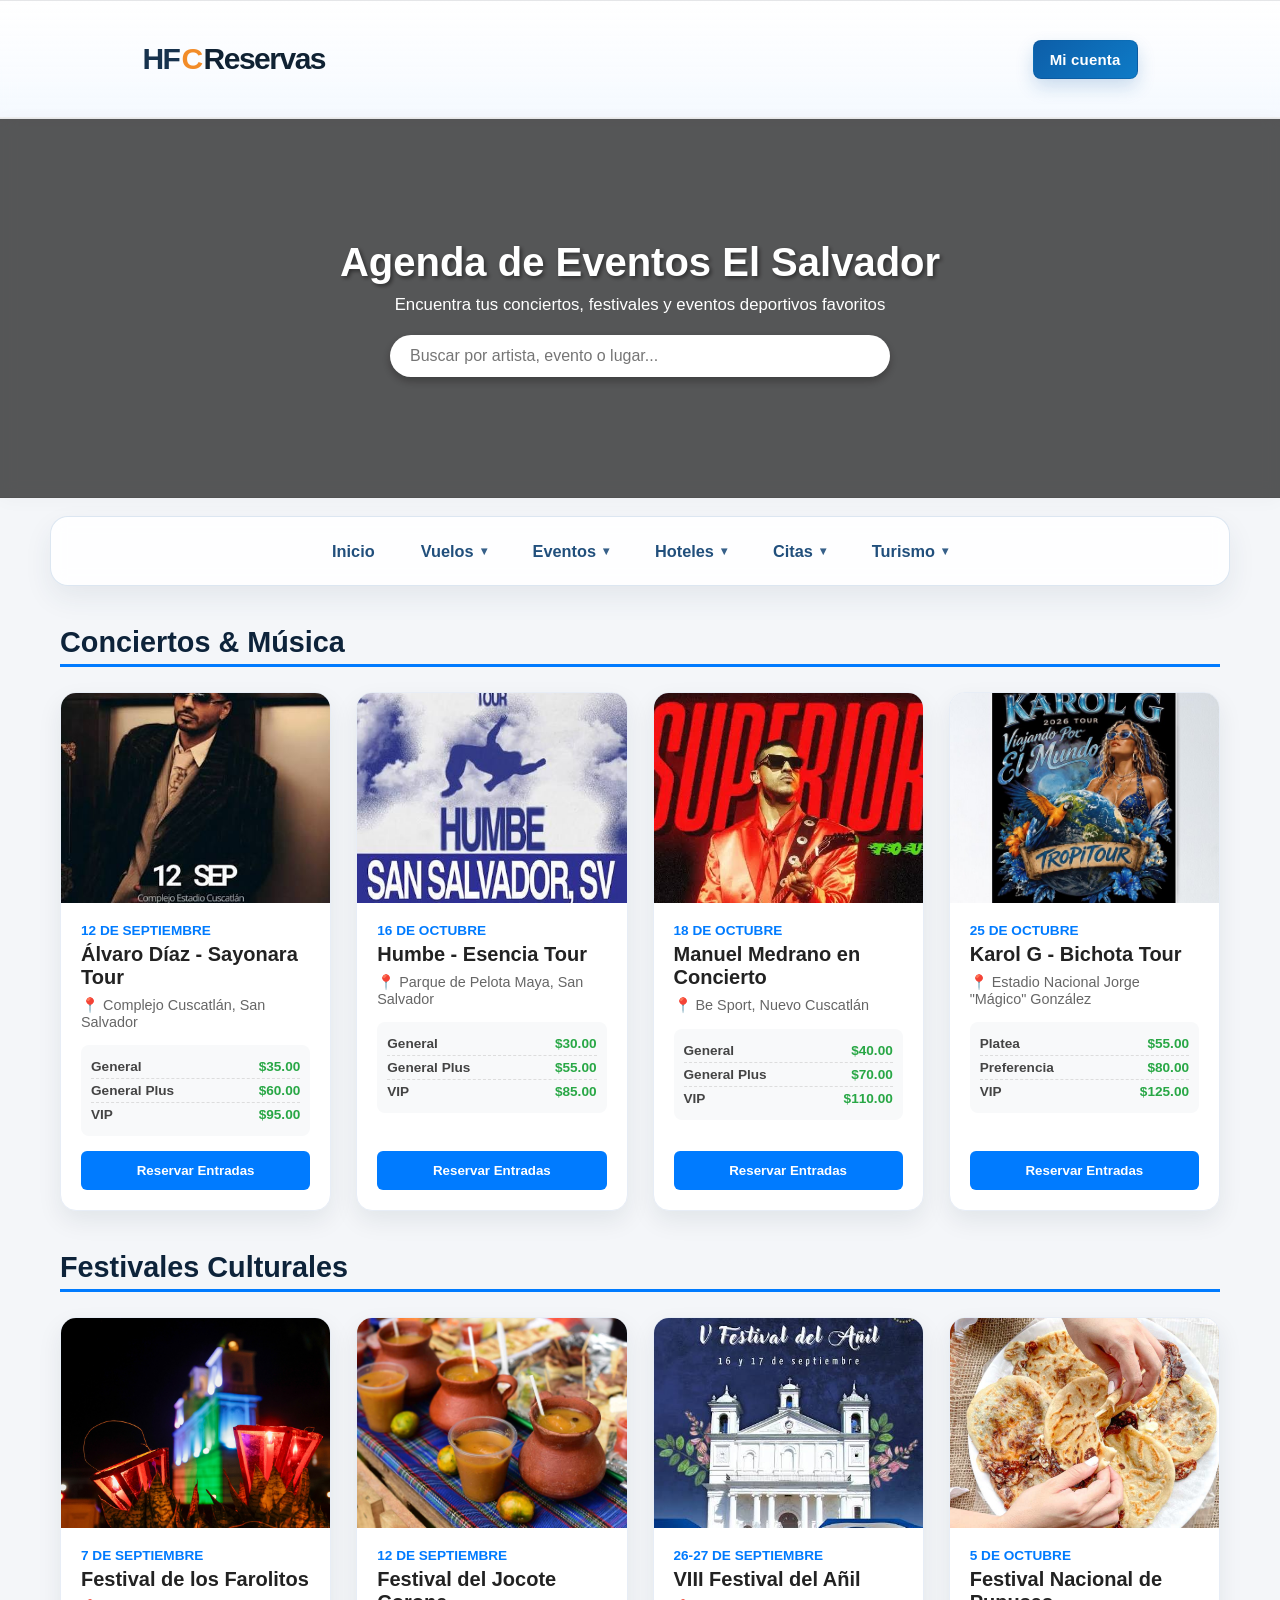
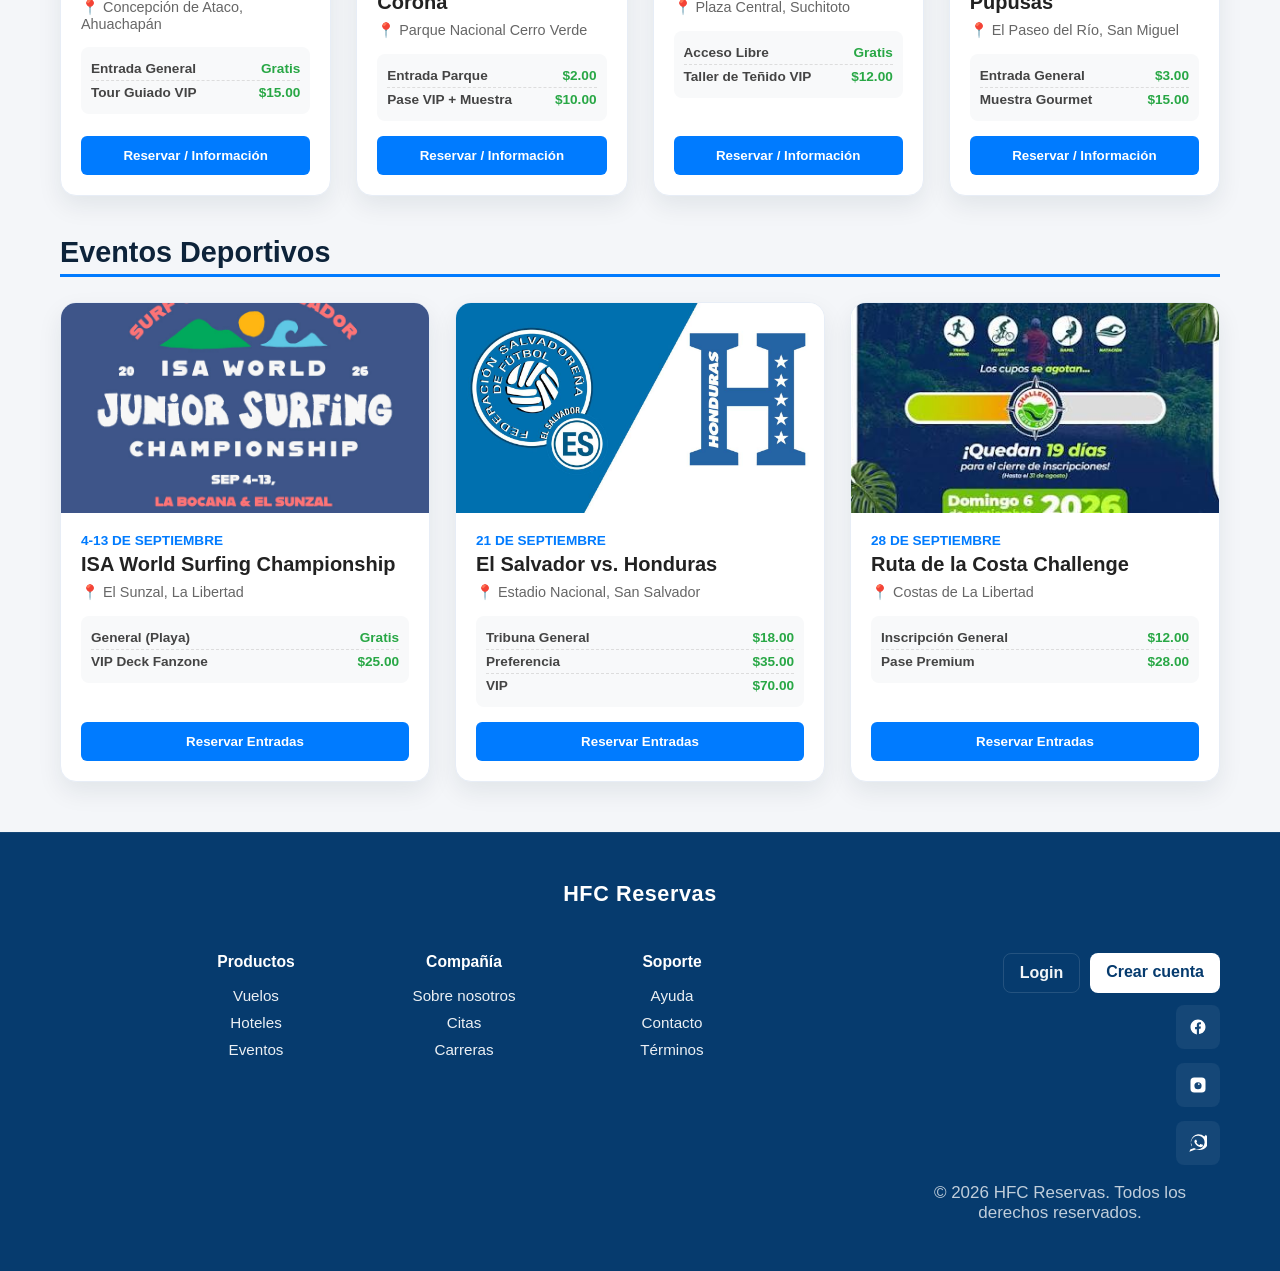
==== eventos.html @ 250f867e "Add files via upload" ====
<!DOCTYPE html>
<html lang="es">
<head>
    <meta charset="UTF-8">
    <meta name="viewport" content="width=device-width, initial-scale=1.0">
    <title>Próximos Eventos en El Salvador</title>
    <link rel="icon" type="image/svg+xml" href="images/logo-favicon.svg">
    <link rel="stylesheet" href="CSS/eventos.css">
</head>
<body>
    <header>
        <div class="nav">
            <div class="nav-row">
                <div class="brand"><span class="brand-hf">HF</span><span class="brand-c">C</span> <span>Reservas</span></div>
                <div class="header-actions">
                    <button class="ai-label" type="button" aria-label="Mi cuenta">
                        <span>Mi cuenta</span>
                    </button>
                </div>
            </div>
        </div>
    </header>

    <header class="events-hero">
        <div class="events-hero-inner">
            <h1>Agenda de Eventos El Salvador</h1>
            <p>Encuentra tus conciertos, festivales y eventos deportivos favoritos</p>
            <div class="search-box">
                <input type="text" id="searchInput" placeholder="Buscar por artista, evento o lugar...">
            </div>
        </div>
    </header>

    <nav class="global-nav" aria-label="Navegación general">
        <a class="global-link" href="Index.html">Inicio</a>

        <div class="nav-item">
            <a class="nav-summary" href="vuelos.html" aria-expanded="false">Vuelos</a>
            <div class="submenu">
                <a href="vuelos.html#buscar">Buscar vuelos</a>
                <a href="vuelos.html#tarifas">Tarifas</a>
                <a href="vuelos.html#destinos">Destinos</a>
            </div>
        </div>

        <div class="nav-item">
            <a class="nav-summary" href="eventos.html" aria-expanded="false">Eventos</a>
            <div class="submenu">
                <a href="#conciertos">Conciertos</a>
                <a href="#culturales">Festivales</a>
                <a href="#deportes">Deportes</a>
            </div>
        </div>

        <div class="nav-item">
            <a class="nav-summary" href="hoteles.html" aria-expanded="false">Hoteles</a>
            <div class="submenu">
                <a href="hoteles.html#hoteles">Hoteles</a>
                <a href="hoteles.html#restaurantes">Restaurantes</a>
            </div>
        </div>

        <div class="nav-item">
            <a class="nav-summary" href="citas.html" aria-expanded="false">Citas</a>
            <div class="submenu">
                <a href="citas.html#agendar">Agendar</a>
                <a href="citas.html#mis-citas">Mis citas</a>
            </div>
        </div>

        <div class="nav-item">
            <a class="nav-summary" href="lugaresturisticos.html" aria-expanded="false">Turismo</a>
            <div class="submenu">
                <a href="lugaresturisticos.html#destinos">Todos</a>
                <a href="lugaresturisticos.html?tipo=playa#destinos">Playas</a>
                <a href="lugaresturisticos.html?tipo=volcan#destinos">Volcanes</a>
                <a href="lugaresturisticos.html?tipo=naturaleza#destinos">Naturaleza</a>
                <a href="lugaresturisticos.html?tipo=cultura#destinos">Cultura</a>
            </div>
        </div>

        <!-- Ayuda eliminado por petición -->
    </nav>

    <main class="events-main">
        <h2 id="conciertos" class="category-title">Conciertos &amp; Música</h2>
        <div class="events-grid">
            <div class="event-card">
                <img src="images_eventos/Alvaro_Diaz.jpg" alt="Concierto Álvaro Díaz">
                <div class="event-info">
                    <div class="event-date">12 de Septiembre</div>
                    <h3 class="event-title">Álvaro Díaz - Sayonara Tour</h3>
                    <p class="event-place">📍 Complejo Cuscatlán, San Salvador</p>
                    <div class="price-list">
                        <div class="price-item"><span class="tier">General</span><span class="val">$35.00</span></div>
                        <div class="price-item"><span class="tier">General Plus</span><span class="val">$60.00</span></div>
                        <div class="price-item"><span class="tier">VIP</span><span class="val">$95.00</span></div>
                    </div>
                    <button type="button" class="btn-tickets" data-event-name="Álvaro Díaz" data-tiers="General - $35, General Plus - $60, VIP - $95">Reservar Entradas</button>
                </div>
            </div>

            <div class="event-card">
                <img src="images_eventos/Humbe.jpg" alt="Concierto Humbe">
                <div class="event-info">
                    <div class="event-date">16 de Octubre</div>
                    <h3 class="event-title">Humbe - Esencia Tour</h3>
                    <p class="event-place">📍 Parque de Pelota Maya, San Salvador</p>
                    <div class="price-list">
                        <div class="price-item"><span class="tier">General</span><span class="val">$30.00</span></div>
                        <div class="price-item"><span class="tier">General Plus</span><span class="val">$55.00</span></div>
                        <div class="price-item"><span class="tier">VIP</span><span class="val">$85.00</span></div>
                    </div>
                    <button type="button" class="btn-tickets" data-event-name="Humbe" data-tiers="General - $30, General Plus - $55, VIP - $85">Reservar Entradas</button>
                </div>
            </div>

            <div class="event-card">
                <img src="images_eventos/Manuel%20Medrano.jpg" alt="Manuel Medrano">
                <div class="event-info">
                    <div class="event-date">18 de Octubre</div>
                    <h3 class="event-title">Manuel Medrano en Concierto</h3>
                    <p class="event-place">📍 Be Sport, Nuevo Cuscatlán</p>
                    <div class="price-list">
                        <div class="price-item"><span class="tier">General</span><span class="val">$40.00</span></div>
                        <div class="price-item"><span class="tier">General Plus</span><span class="val">$70.00</span></div>
                        <div class="price-item"><span class="tier">VIP</span><span class="val">$110.00</span></div>
                    </div>
                    <button type="button" class="btn-tickets" data-event-name="Manuel Medrano" data-tiers="General - $40, General Plus - $70, VIP - $110">Reservar Entradas</button>
                </div>
            </div>

            <div class="event-card">
                <img src="images_eventos/Karol_G.jpg" alt="Karol G en El Salvador">
                <div class="event-info">
                    <div class="event-date">25 de Octubre</div>
                    <h3 class="event-title">Karol G - Bichota Tour</h3>
                    <p class="event-place">📍 Estadio Nacional Jorge "Mágico" González</p>
                    <div class="price-list">
                        <div class="price-item"><span class="tier">Platea</span><span class="val">$55.00</span></div>
                        <div class="price-item"><span class="tier">Preferencia</span><span class="val">$80.00</span></div>
                        <div class="price-item"><span class="tier">VIP</span><span class="val">$125.00</span></div>
                    </div>
                    <button type="button" class="btn-tickets" data-event-name="Karol G" data-tiers="Platea - $55, Preferencia - $80, VIP - $125">Reservar Entradas</button>
                </div>
            </div>
        </div>

        <h2 id="culturales" class="category-title">Festivales Culturales</h2>
        <div class="events-grid">
            <div class="event-card">
                <img src="images_eventos/festival_de_los_farolitos.jpg" alt="Farolitos">
                <div class="event-info">
                    <div class="event-date">7 de Septiembre</div>
                    <h3 class="event-title">Festival de los Farolitos</h3>
                    <p class="event-place">📍 Concepción de Ataco, Ahuachapán</p>
                    <div class="price-list">
                        <div class="price-item"><span class="tier">Entrada General</span><span class="val">Gratis</span></div>
                        <div class="price-item"><span class="tier">Tour Guiado VIP</span><span class="val">$15.00</span></div>
                    </div>
                    <button type="button" class="btn-tickets" data-event-name="Festival de Farolitos" data-tiers="Entrada General - Gratis, Tour Guiado VIP - $15">Reservar / Información</button>
                </div>
            </div>

            <div class="event-card">
                <img src="images_eventos/festival_del_jocote.jpg" alt="Jocotes con miel">
                <div class="event-info">
                    <div class="event-date">12 de Septiembre</div>
                    <h3 class="event-title">Festival del Jocote Corona</h3>
                    <p class="event-place">📍 Parque Nacional Cerro Verde</p>
                    <div class="price-list">
                        <div class="price-item"><span class="tier">Entrada Parque</span><span class="val">$2.00</span></div>
                        <div class="price-item"><span class="tier">Pase VIP + Muestra</span><span class="val">$10.00</span></div>
                    </div>
                    <button type="button" class="btn-tickets" data-event-name="Festival del Jocote" data-tiers="Entrada Parque - $2, Pase VIP + Muestra - $10">Reservar / Información</button>
                </div>
            </div>

            <div class="event-card">
                <img src="images_eventos/Festival_del_añil.jpg" alt="Artesanía de Añil">
                <div class="event-info">
                    <div class="event-date">26-27 de Septiembre</div>
                    <h3 class="event-title">VIII Festival del Añil</h3>
                    <p class="event-place">📍 Plaza Central, Suchitoto</p>
                    <div class="price-list">
                        <div class="price-item"><span class="tier">Acceso Libre</span><span class="val">Gratis</span></div>
                        <div class="price-item"><span class="tier">Taller de Teñido VIP</span><span class="val">$12.00</span></div>
                    </div>
                    <button type="button" class="btn-tickets" data-event-name="Festival del Añil" data-tiers="Acceso Libre - Gratis, Taller de Teñido VIP - $12">Reservar / Información</button>
                </div>
            </div>

            <div class="event-card">
                <img src="images_eventos/Festival_nacional_de_Las_pupusas.jpg" alt="Festival de pupusas">
                <div class="event-info">
                    <div class="event-date">5 de Octubre</div>
                    <h3 class="event-title">Festival Nacional de Pupusas</h3>
                    <p class="event-place">📍 El Paseo del Río, San Miguel</p>
                    <div class="price-list">
                        <div class="price-item"><span class="tier">Entrada General</span><span class="val">$3.00</span></div>
                        <div class="price-item"><span class="tier">Muestra Gourmet</span><span class="val">$15.00</span></div>
                    </div>
                    <button type="button" class="btn-tickets" data-event-name="Festival de Pupusas" data-tiers="Entrada General - $3, Muestra Gourmet - $15">Reservar / Información</button>
                </div>
            </div>
        </div>

        <h2 id="deportes" class="category-title">Eventos Deportivos</h2>
        <div class="events-grid">
            <div class="event-card">
                <img src="images_eventos/ISA.jpg" alt="Surf City">
                <div class="event-info">
                    <div class="event-date">4-13 de Septiembre</div>
                    <h3 class="event-title">ISA World Surfing Championship</h3>
                    <p class="event-place">📍 El Sunzal, La Libertad</p>
                    <div class="price-list">
                        <div class="price-item"><span class="tier">General (Playa)</span><span class="val">Gratis</span></div>
                        <div class="price-item"><span class="tier">VIP Deck Fanzone</span><span class="val">$25.00</span></div>
                    </div>
                    <button type="button" class="btn-tickets" data-event-name="ISA Surfing Championship" data-tiers="General (Playa) - Gratis, VIP Deck Fanzone - $25">Reservar Entradas</button>
                </div>
            </div>

            <div class="event-card">
                <img src="images_eventos/El_salvador_vs_honduras.jpg" alt="Partido de fútbol">
                <div class="event-info">
                    <div class="event-date">21 de Septiembre</div>
                    <h3 class="event-title">El Salvador vs. Honduras</h3>
                    <p class="event-place">📍 Estadio Nacional, San Salvador</p>
                    <div class="price-list">
                        <div class="price-item"><span class="tier">Tribuna General</span><span class="val">$18.00</span></div>
                        <div class="price-item"><span class="tier">Preferencia</span><span class="val">$35.00</span></div>
                        <div class="price-item"><span class="tier">VIP</span><span class="val">$70.00</span></div>
                    </div>
                    <button type="button" class="btn-tickets" data-event-name="El Salvador vs. Honduras" data-tiers="Tribuna General - $18, Preferencia - $35, VIP - $70">Reservar Entradas</button>
                </div>
            </div>

            <div class="event-card">
                <img src="images_eventos/Ruta_de_la_costa_challenge.jpg" alt="Ciclo event">
                <div class="event-info">
                    <div class="event-date">28 de Septiembre</div>
                    <h3 class="event-title">Ruta de la Costa Challenge</h3>
                    <p class="event-place">📍 Costas de La Libertad</p>
                    <div class="price-list">
                        <div class="price-item"><span class="tier">Inscripción General</span><span class="val">$12.00</span></div>
                        <div class="price-item"><span class="tier">Pase Premium</span><span class="val">$28.00</span></div>
                    </div>
                    <button type="button" class="btn-tickets" data-event-name="Ruta de la Costa Challenge" data-tiers="Inscripción General - $12, Pase Premium - $28">Reservar Entradas</button>
                </div>
            </div>
        </div>
    </main>

    <div class="modal" id="bookingModal">
        <div class="modal-content">
            <span class="close-modal" aria-label="Cerrar modal">&times;</span>
            <h3 id="modalTitle" style="margin-bottom: 15px;">Reservar Entradas</h3>
            <form id="bookingForm">
                <div class="form-group">
                    <label for="fullName">Nombre Completo</label>
                    <input id="fullName" type="text" required placeholder="Tu nombre">
                </div>
                <div class="form-group">
                    <label for="email">Correo Electrónico</label>
                    <input id="email" type="email" required placeholder="ejemplo@correo.com">
                </div>
                <div class="form-group">
                    <label for="ticketTier">Selecciona tu Localidad / Tipo de Entrada</label>
                    <select id="ticketTier" required></select>
                </div>
                <div class="form-group">
                    <label for="quantity">Cantidad de Boletos</label>
                    <input id="quantity" type="number" min="1" max="10" value="1" required>
                </div>
                <button type="submit" class="btn-tickets">Confirmar Reserva</button>
            </form>
        </div>
    </div>

    <footer class="site-footer">
        <div class="footer-inner">
            <div class="footer-brand">HFC Reservas</div>
            <div class="footer-columns">
                <div class="footer-col">
                    <h4>Productos</h4>
                    <a href="vuelos.html">Vuelos</a>
                    <a href="hoteles.html">Hoteles</a>
                    <a href="eventos.html">Eventos</a>
                </div>
                <div class="footer-col">
                    <h4>Compañía</h4>
                    <a href="información.html">Sobre nosotros</a>
                    <a href="citas.html">Citas</a>
                    <a href="#">Carreras</a>
                </div>
                <div class="footer-col">
                    <h4>Soporte</h4>
                    <a href="#ayuda">Ayuda</a>
                    <a href="#contacto">Contacto</a>
                    <a href="#terminos">Términos</a>
                </div>
            </div>
            <div class="footer-actions">
                <div class="footer-cta">
                    <a href="login.html" class="btn ghost">Login</a>
                    <a href="signup.html" class="btn primary">Crear cuenta</a>
                </div>
                <div class="footer-social" aria-label="Redes sociales">
                    <a class="facebook" href="#" aria-label="Facebook" title="Facebook"><svg viewBox="0 0 24 24" fill="currentColor" aria-hidden="true"><path d="M22 12.07C22 6.51 17.52 2 12 2S2 6.51 2 12.07c0 5 3.66 9.13 8.44 9.93v-7.03H8.08v-2.9h2.36V9.41c0-2.33 1.38-3.61 3.5-3.61.99 0 2.03.18 2.03.18v2.23h-1.14c-1.12 0-1.47.7-1.47 1.42v1.7h2.5l-.4 2.9h-2.1v7.03C18.34 21.2 22 17.08 22 12.07z"/></svg></a>
                    <a class="instagram" href="#" aria-label="Instagram" title="Instagram"><svg viewBox="0 0 24 24" fill="currentColor" aria-hidden="true"><path d="M7 2h10a5 5 0 015 5v10a5 5 0 01-5 5H7a5 5 0 01-5-5V7a5 5 0 015-5zm5 6.2A4.8 4.8 0 1016.8 13 4.8 4.8 0 0012 8.2zm6.4-2.3a1.1 1.1 0 11-1.1-1.1 1.1 1.1 0 011.1 1.1zM12 10.9A1.1 1.1 0 1113.1 12 1.1 1.1 0 0112 10.9z"/></svg></a>
                    <a class="whatsapp" href="#" aria-label="WhatsApp" title="WhatsApp"><svg viewBox="0 0 24 24" fill="currentColor" aria-hidden="true"><path d="M20.52 3.48A11.79 11.79 0 0012 .2 11.7 11.7 0 002.4 9.34c0 2.06.54 3.95 1.48 5.65L.5 23.5l8.86-3.14a11.5 11.5 0 004.64 1.02h.02c6.51 0 11.9-5.3 11.9-11.82 0-3.17-1.24-6.15-3.4-8.56zM12 20.2h-.01a9.2 9.2 0 01-4.7-1.3l-.33-.2-5.26 1.86 1.78-4.08-.22-.36A9.2 9.2 0 013 9.34 8.99 8.99 0 1112 20.2zM17.3 14.3c-.26-.13-1.56-.76-1.8-.85-.24-.09-.41-.13-.58.13-.18.26-.7.85-.86 1.02-.16.18-.32.2-.58.07-.26-.13-1.1-.4-2.1-1.3-.78-.7-1.3-1.56-1.45-1.82-.15-.26-.02-.4.11-.53.11-.11.26-.29.39-.43.13-.13.18-.22.26-.36.09-.13.04-.25-.02-.36-.07-.11-.58-1.4-.8-1.92-.21-.5-.43-.43-.58-.44l-.5-.01c-.18 0-.46.07-.7.34-.24.26-.9.88-.9 2.13 0 1.24.92 2.45 1.05 2.62.13.18 1.8 2.8 4.37 3.92 3.06 1.4 3.06.93 3.62.87.58-.07 1.88-.76 2.14-1.5.26-.74.26-1.37.18-1.5-.07-.13-.24-.18-.5-.31z"/></svg></a>
                </div>
                <p class="copyright">© 2026 HFC Reservas. Todos los derechos reservados.</p>
        </div>
    </footer>

    <script src="JS/index.js"></script>
    <script src="JS/eventos.js"></script>
</body>
</html>
---- CSS/eventos.css ----
* {
    box-sizing: border-box;
    margin: 0;
    padding: 0;
    font-family: 'Segoe UI', Tahoma, Geneva, Verdana, sans-serif;
}

body {
    background-color: #f4f6f9;
    color: #333;
}

.events-hero {
    position: relative;
    background: linear-gradient(rgba(0, 0, 0, 0.65), rgba(0, 0, 0, 0.65)),
        url('https://images.unsplash.com/photo-1470225620780-dba8ba36b745?q=80&w=1200&auto=format&fit=crop') center/cover no-repeat;
    height: 380px;
    display: flex;
    flex-direction: column;
    justify-content: center;
    align-items: center;
    color: #ffffff;
    text-align: center;
    padding: 20px;
}

.events-hero-inner {
    width: min(720px, 100%);
}

.events-hero h1 {
    font-size: 2.5rem;
    margin-bottom: 10px;
    text-shadow: 2px 2px 4px rgba(0, 0, 0, 0.5);
    color: #fff;
}

.events-hero p {
    font-size: 1.05rem;
    color: #fff;
}

.search-box {
    margin-top: 20px;
    width: 100%;
    max-width: 500px;
    margin-left: auto;
    margin-right: auto;
}

.search-box input {
    width: 100%;
    padding: 12px 20px;
    border-radius: 25px;
    border: none;
    outline: none;
    font-size: 1rem;
    box-shadow: 0 4px 10px rgba(0, 0, 0, 0.3);
}

.events-main {
    max-width: 1200px;
    margin: 30px auto;
    padding: 0 20px;
}

.category-title {
    font-size: 1.8rem;
    color: #0d233a;
    border-bottom: 3px solid #007bff;
    padding-bottom: 5px;
    margin-bottom: 25px;
    margin-top: 40px;
}

.events-grid {
    display: grid;
    grid-template-columns: repeat(auto-fit, minmax(260px, 1fr));
    gap: 25px;
}

.event-card {
    background: #ffffff;
    border: 1px solid #e7edf6;
    border-radius: 16px;
    overflow: hidden;
    box-shadow: 0 10px 24px rgba(17, 32, 52, 0.08);
    transition: transform 0.3s ease, box-shadow 0.3s ease, border-color 0.3s ease;
    display: flex;
    flex-direction: column;
}

.event-card:hover {
    transform: translateY(-6px);
    border-color: rgba(30, 109, 219, 0.22);
    box-shadow: 0 18px 28px rgba(24, 55, 94, 0.12);
}

.event-card img {
    width: 100%;
    height: 210px;
    object-fit: cover;
    background: linear-gradient(135deg, #eef6ff, #dfeffc);
}

.event-info {
    padding: 20px;
    display: flex;
    flex-direction: column;
    flex-grow: 1;
}

.event-date {
    font-size: 0.85rem;
    color: #007bff;
    font-weight: bold;
    text-transform: uppercase;
    margin-bottom: 5px;
}

.event-title {
    font-size: 1.25rem;
    margin-bottom: 8px;
    color: #222;
}

.event-place {
    font-size: 0.9rem;
    color: #666;
    margin-bottom: 15px;
}

.price-list {
    background: #f8f9fa;
    border-radius: 8px;
    padding: 10px;
    margin-bottom: 15px;
    font-size: 0.85rem;
}

.price-item {
    display: flex;
    justify-content: space-between;
    padding: 4px 0;
    border-bottom: 1px dashed #ddd;
}

.price-item:last-child {
    border-bottom: none;
}

.price-item .tier {
    font-weight: 600;
    color: #444;
}

.price-item .val {
    color: #28a745;
    font-weight: bold;
}

.btn-tickets {
    display: block;
    width: 100%;
    text-align: center;
    padding: 12px 0;
    background-color: #007bff;
    color: white;
    text-decoration: none;
    border: none;
    border-radius: 6px;
    font-weight: bold;
    cursor: pointer;
    transition: background 0.3s ease;
    margin-top: auto;
}

.btn-tickets:hover {
    background-color: #0056b3;
}

.modal {
    display: none;
    position: fixed;
    inset: 0;
    background: rgba(0, 0, 0, 0.6);
    z-index: 1000;
    justify-content: center;
    align-items: center;
    padding: 20px;
}

.modal-content {
    background: white;
    padding: 25px;
    border-radius: 12px;
    max-width: 500px;
    width: 100%;
    position: relative;
}

.close-modal {
    position: absolute;
    right: 15px;
    top: 15px;
    font-size: 1.5rem;
    cursor: pointer;
    color: #777;
}

.form-group {
    margin-bottom: 15px;
}

.form-group label {
    display: block;
    margin-bottom: 5px;
    font-size: 0.9rem;
    font-weight: bold;
}

.form-group input,
.form-group select {
    width: 100%;
    padding: 10px;
    border: 1px solid #ccc;
    border-radius: 6px;
}

footer {
    background-color: #111;
    color: #aaa;
    text-align: center;
    padding: 25px;
    margin-top: 50px;
}

@media (max-width: 900px) {
    .events-hero {
        height: 330px;
        padding: 24px 18px;
    }

    .events-hero h1 {
        font-size: 2.1rem;
    }

    .events-main {
        padding: 0 16px;
    }
}

@media (max-width: 640px) {
    .events-hero {
        height: 290px;
    }

    .events-hero h1 {
        font-size: 1.8rem;
    }

    .events-hero p {
        font-size: 0.96rem;
    }

    .search-box {
        max-width: 100%;
    }

    .category-title {
        font-size: 1.4rem;
        margin-top: 30px;
    }

    .event-card img {
        height: 190px;
    }

    .event-info {
        padding: 16px;
    }

    .price-item {
        flex-direction: column;
        align-items: flex-start;
        gap: 2px;
    }

    .modal-content {
        padding: 20px 16px;
    }
}

/* Header / Navigation styles (scoped to eventos page) - copied from global header */
header { border-top: 1px solid #e5e6e8; border-bottom: 1px solid rgba(0,0,0,0.06); background: linear-gradient(180deg, rgba(255,255,255,0.96), rgba(245,249,255,0.9)); backdrop-filter: blur(8px); box-shadow: 0 2px 18px rgba(20, 46, 76, 0.03); }
.nav { width: min(1200px, 100%); margin: 0 auto; padding: 18px 8%; }
.nav-row { position: relative; display: flex; align-items: center; justify-content: space-between; min-height: 80px; gap: 20px; }
.header-actions { display: flex; align-items: center; gap: 12px; margin-left: auto; padding-right: 0; }
/* Ensure account button doesn't push layout */
.header-actions { flex: 0 0 auto; }
.ai-label {
    display: inline-flex;
    align-items: center;
    justify-content: center;
    margin-left: 0;
    white-space: nowrap;
    border: 1px solid rgba(6, 59, 110, 0.18);
    border-radius: 8px;
    background: linear-gradient(135deg, #0d5ea8, #0e7bc7);
    box-shadow: 0 8px 18px rgba(13, 94, 168, 0.2);
    transition: transform .15s ease, box-shadow .15s ease, filter .15s ease;
}
.ai-label span {
    display: inline-block;
    padding: 10px 16px;
    border-radius: 8px;
    color: #ffffff;
    background: transparent;
    font-size: 15px;
    font-weight: 700;
    letter-spacing: 0.2px;
}
.ai-label:hover {
    transform: translateY(-1px);
    box-shadow: 0 10px 22px rgba(13, 94, 168, 0.24);
    filter: brightness(1.02);
}
.ai-label:active { transform: translateY(0); }
.brand { position: absolute; left: 0; top: 50%; transform: translateY(-50%); display: flex; align-items: center; gap: 2px; color: #102233; font-size: 30px; font-weight: 900; letter-spacing: -0.05em; line-height: 1; }
.brand-hf { color: #17324d; }
.brand-c { color: #f28c28; }
.global-nav { display: flex; align-items: center; justify-content: center; gap: 10px; width: min(1180px, calc(100% - 24px)); margin: 18px auto 0; padding: 8px 10px; background: rgba(255, 255, 255, 0.9); border: 1px solid rgba(83, 131, 186, 0.2); border-radius: 18px; box-shadow: 0 12px 28px rgba(36, 63, 94, 0.08); backdrop-filter: blur(8px); }
.global-link, .nav-item { position: relative; display: inline-flex; align-items: center; justify-content: center; min-height: 52px; border: none; color: #214f7c; font-size: 1.02rem; font-weight: 700; text-decoration: none; background: transparent; transition: transform .18s ease, background .18s ease, color .18s ease, box-shadow .18s ease; }
.global-link.active, .nav-summary.active { background: linear-gradient(135deg, #e9f5ff 0%, #dfeeff 100%); color: #0f3b63; box-shadow: inset 0 0 0 1px rgba(41, 95, 149, 0.08); }
.global-link { padding: 0 18px; border-radius: 12px; }
.global-link:hover, .nav-summary:hover, .nav-item.open .nav-summary, .nav-summary:focus-visible { background: linear-gradient(135deg, #edf5ff 0%, #dfeeff 100%); color: #123d68; box-shadow: inset 0 0 0 1px rgba(41, 95, 149, 0.1); }
.nav-summary { list-style: none; cursor: pointer; user-select: none; display: flex; align-items: center; justify-content: center; min-height: 52px; padding: 0 18px; border: none; border-radius: 12px; background: transparent; color: #214f7c; font-size: 1.02rem; font-weight: 700; font-family: inherit; }
.nav-summary::after { content: " ▾"; font-size: 0.72rem; margin-left: 7px; opacity: 0.9; }
.submenu { position: absolute; top: calc(100% + 10px); left: 0; z-index: 20; display: none; flex-direction: column; min-width: 210px; padding: 10px 0; border: 1px solid rgba(83, 131, 186, 0.15); border-radius: 16px; background: rgba(255, 255, 255, 0.98); box-shadow: 0 18px 30px rgba(17, 50, 75, 0.12); }
.nav-item.open .submenu { display: flex; }
.submenu a { padding: 10px 16px; color: #1e456d; font-size: 0.95rem; font-weight: 600; text-decoration: none; }
.submenu a:hover { background: linear-gradient(135deg, #f3f8ff, #edf5ff); color: #103b63; }

/* Ensure no underline appears on nav links (override any default) */
.global-link, .nav-summary, .global-nav a, .nav-item a { text-decoration: none !important; }

@media (max-width: 820px) {
    .global-nav { display: none; flex-direction: column; gap: 6px; padding: 12px; width: 100%; }
    .global-nav.open { display: flex; }
    .ai-label span { padding: 6px 10px; font-size: 14px; }
}

/* Footer styles (scoped to this page) - copied from global footer */
.site-footer {
    width: 100%;
    background: #063b6e;
    color: #ffffff;
    border-top: 1px solid rgba(255,255,255,0.06);
    padding: 48px 0;
    text-align: center;
}
.site-footer .footer-inner {
    width: min(1200px, 100%);
    margin: 0 auto;
    display: grid;
    grid-template-columns: 1fr 1fr 320px;
    gap: 28px 32px;
    align-items: start;
    padding: 0 20px;
}
.site-footer .footer-brand { grid-column: 1 / -1; text-align: center; font-weight: 800; color: #ffffff; font-size: 1.35rem; letter-spacing: 0.6px; margin-bottom: 18px; }
.site-footer .footer-columns { grid-column: 1 / span 2; display: flex; gap: 48px; align-items: flex-start; justify-content: center; }
.site-footer .footer-col { display: flex; flex-direction: column; gap: 10px; min-width: 160px; }
.site-footer .footer-col h4 { margin: 0 0 6px 0; color: #ffffff; font-size: 0.98rem; }
.site-footer .footer-col a { color: rgba(255,255,255,0.92); text-decoration: none; font-size: 0.95rem; }
.site-footer .footer-col a:hover { text-decoration: underline; }
.site-footer .footer-actions { grid-column: 3 / 4; display:flex; flex-direction:column; align-items: flex-end; gap:12px; justify-content: center; }
.site-footer .footer-blurb { grid-column: 1 / span 2; color: rgba(255,255,255,0.9); line-height: 1.6; max-width: 900px; }
.site-footer .footer-links { display: flex; justify-content: center; align-items: center; gap: 0; margin-bottom: 42px; }
.site-footer .footer-links a { padding: 0 20px; border-right: 1px solid rgba(255,255,255,0.06); color: rgba(255,255,255,0.95); text-decoration: none; font-size: 16px; transition: color .2s ease; }
.site-footer .footer-links a:last-child { border-right: 0; }
.site-footer .footer-social { justify-self: end; display: flex; flex-direction: column; align-items: flex-end; gap: 14px; }
.site-footer .footer-social a { width: 44px; height: 44px; display: inline-grid; place-items: center; border-radius: 8px; color: white; text-decoration: none; background: rgba(255,255,255,0.06); }
.site-footer .footer-social svg { width:18px; height:18px; fill: #ffffff; }
.site-footer .footer-cta { display:flex; gap:10px; }
.site-footer .btn { padding:10px 14px; border-radius:8px; font-weight:700; text-decoration:none; }
.site-footer .btn.ghost { background: transparent; color: rgba(255,255,255,0.95); border:1px solid rgba(255,255,255,0.12); padding:10px 16px; }
.site-footer .btn.primary { background: #ffffff; color: #063b6e; padding:10px 16px; }
.site-footer .copyright { color: rgba(255,255,255,0.75); font-size: 17px; margin-top: 6px; }

@media (max-width: 900px) {
    .site-footer .footer-inner { grid-template-columns: 1fr; text-align: center; }
    .site-footer .footer-columns { grid-column: 1; display: grid; grid-template-columns: repeat(2, 1fr); gap: 18px; }
    .site-footer .footer-actions { grid-column: 1; align-items: center; }
    .site-footer .footer-social { justify-self: center; align-items: center; flex-direction: row; }
}

@media (max-width: 480px) {
    .site-footer .footer-links { grid-template-columns: 1fr; gap: 8px; }
}
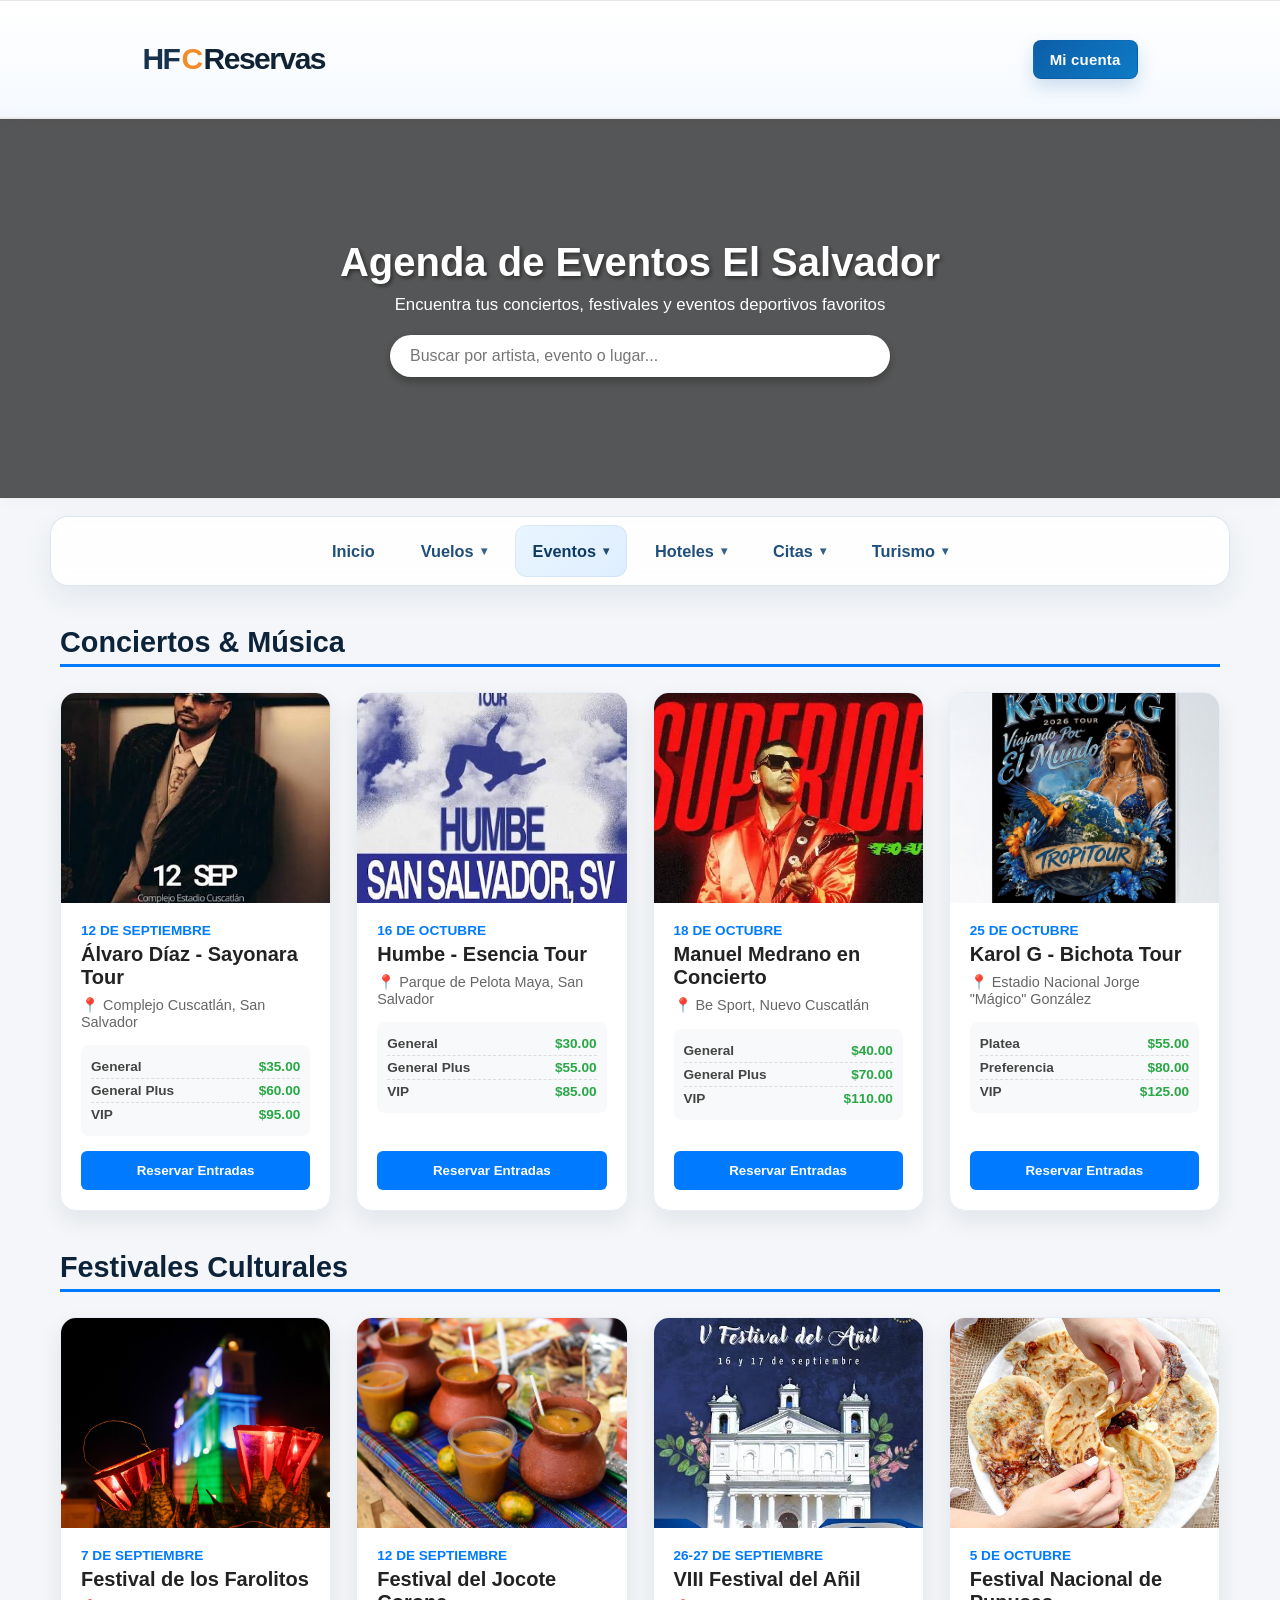
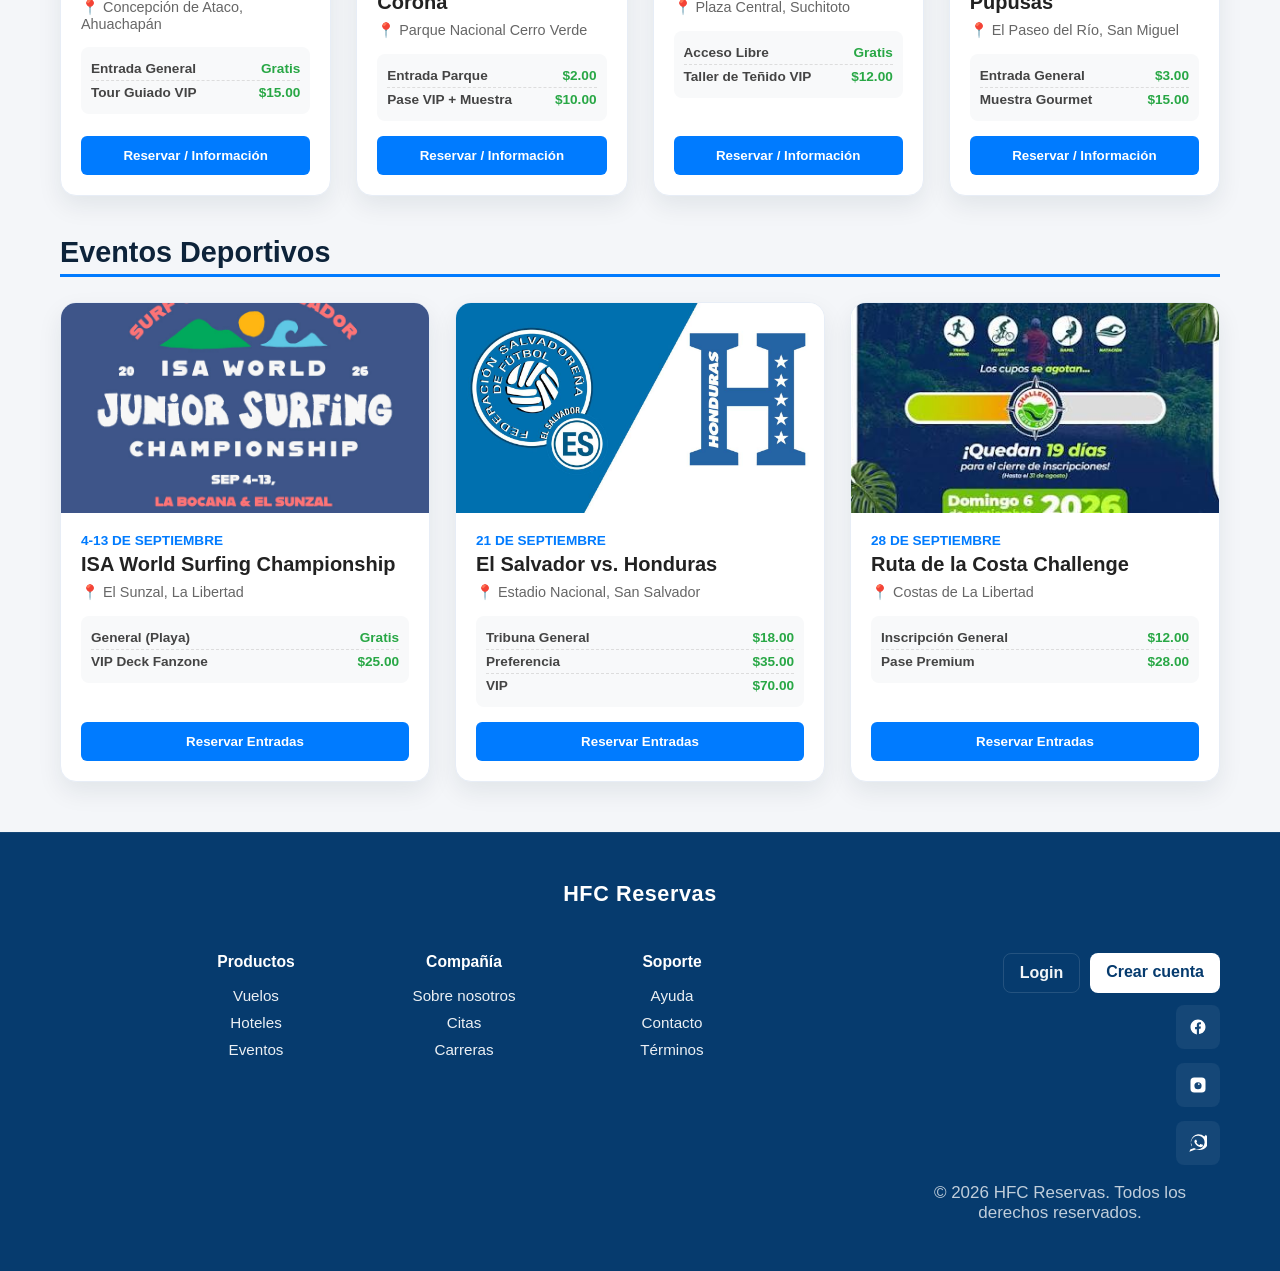
==== commit 2d091d73: "Update eventos.html" ====
--- a/eventos.html
+++ b/eventos.html
@@ -32,7 +32,7 @@
     </header>
 
     <nav class="global-nav" aria-label="Navegación general">
-        <a class="global-link" href="Index.html">Inicio</a>
+        <a class="global-link" href="index.html">Inicio</a>
 
         <div class="nav-item">
             <a class="nav-summary" href="vuelos.html" aria-expanded="false">Vuelos</a>
